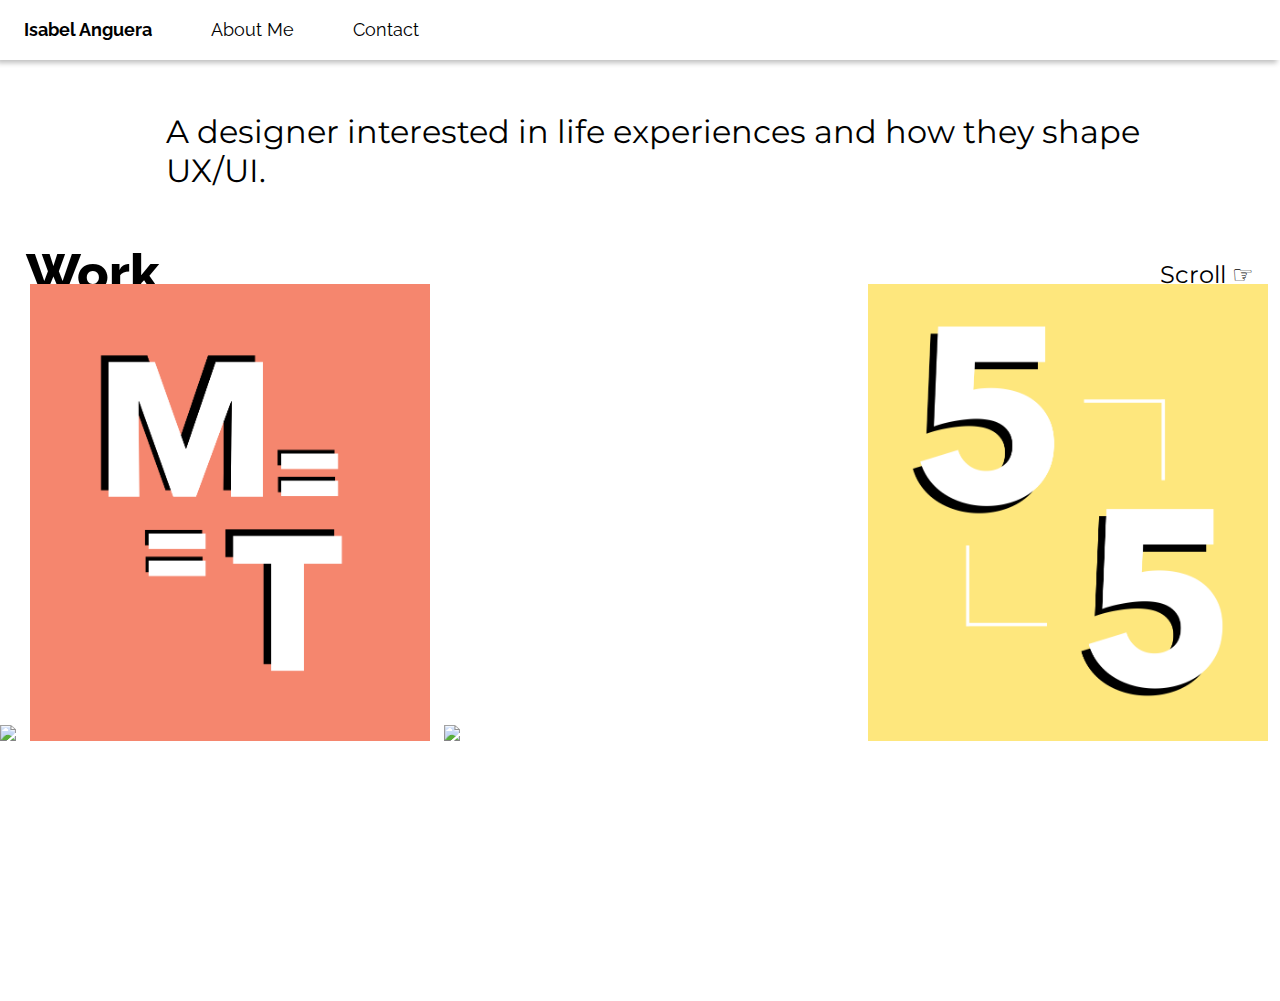
==== index.html @ 5ca0243f "EFII" ====
<!DOCTYPE html>
<html>
<head>
	<title>Isabel Anguera</title>

	<link href="https://fonts.googleapis.com/css?family=Raleway:400,600,800&display=swap" rel="stylesheet">
	<link href="https://fonts.googleapis.com/css?family=Montserrat:200&display=swap" rel="stylesheet">
	<link rel="stylesheet" href="index-stylesheet.css">

</head>
<body>

<div id = "nav-bar">
	<ul>
		<li style = "margin-left: 0"><a href = "index.html"><b>Isabel Anguera</b></a></li>
		<li><a href = "About.html">About Me</a></li>
		<li><a href = "Contact.html">Contact</a></li>
	</ul>
</div>

	<div id = "designer-description">
		<p id = description-paragraph>A designer interested in life experiences and how they shape UX/UI.</p>
	</div>
	<p id = "Work-Header">Work</p>

	<p id = "scroll-indicator"> Scroll ☞</p>

<div class = "horizontal-scrolling-wrapper">

	<div id = "work">
		<a href = "ISFS.html"> <img id = "title-card" src = "Imgs/ISFS-title.png"> </a>
		<img src = "Imgs/ISFS-thumbnail.jpg">
	</div>

	<div id = "work">
		<a href = "MachineTranslationPart1.html"><img id = "title-card" src = "Imgs/MT-title.png"></a>
		<img src = "Imgs/Emerging1-thumbnail.png">
	</div>

	<div id = "work">
		<a href = "MachineTranslationPart2.html"><img id = "title-card" src = "Imgs/mt2-title.png">
		<img id = "work" src = "Imgs/mt2-thumbnail.png">
	</div>

	<div id = "work">
		<a href = "5in5.html"><img id = "title-card" src = "Imgs/5in5-title.png"></a>
		<img src = "Imgs/5in5-thumbnail.png">
	</div>

	<div id = "work">
		<a href = "border-angel.html"><img id = "title-card" src = "Imgs/border-angels-title.png">
		<img id = "work" src = "Imgs/border-angel-thumbnail.png">
	</div>

	<div id = "work">
		<a href = "API-Site.html"><img id = "title-card" src = "Imgs/API-Site-title.png">
		<img id = "work" src = "Imgs/fourth-thumbnail.png">
	</div>



</div>

</body>
</html>

	<!-- 3500x4000 -->
---- index-stylesheet.css ----
h2, a {
	font-family: raleway;
	/*color:black;*/
}

h2 {
	padding: 300px 200px;
	
}

a {
	text-decoration: none;
	color: black;
	font-family: "raleway";
	/*color: black;*/
}

li {
	font-size: 18px;
	padding: 2px 0 10px 5px;
	list-style-type: none;
	display: inline;
	margin: 0 2%;
}

ul {
	background:white;
	box-shadow: -3px 3px 5px silver;
	margin: 0;
	padding: 1.5%;
}

img {
	width: 400px;
}

body {
	margin: 0;
	height: 100%;
	overflow: hidden;
	/*background-color: black;*/
	/*background-color: oldlace;*/
}

a:hover {
	color: red;
}

a:active {
	color:black;
}

#work {
	background: white;
	max-width: 500px;
	display: inline-block;
	max-height: 571.42px;
	margin: 0 10px 0 0;
	position: relative;
}

#description-paragraph {
	font-family: 'Montserrat', sans-serif;
	font-size: 2em;
	margin: 4% 5% 4% 13%;
	display:flex;
	flex-wrap: wrap;
}


.horizontal-scrolling-wrapper {
	overflow-x: scroll;
	overflow-y: hidden;
	white-space: nowrap;
	/*width: 100%;*/
	margin-bottom: 10%;
	padding-bottom: 10%;
}

#title-card {
	opacity: 0;
	position: absolute;
	z-index: 2;
}

#title-card:hover {
	opacity: .9;
}

#title-card:active {
	opacity: 1;
}

#scroll-indicator {
	font-family: 'Montserrat', sans-serif;
	font-size: 1.5em;
	margin: 0 2% -5px 0 ;
	text-align: right;

}

#Work-Header {
	font-family: Raleway;
	font-weight: 800;
	font-size: 52px;
	margin-bottom: -3.35%;
	padding: 0 0 0 2%;
	z-index:2;

}
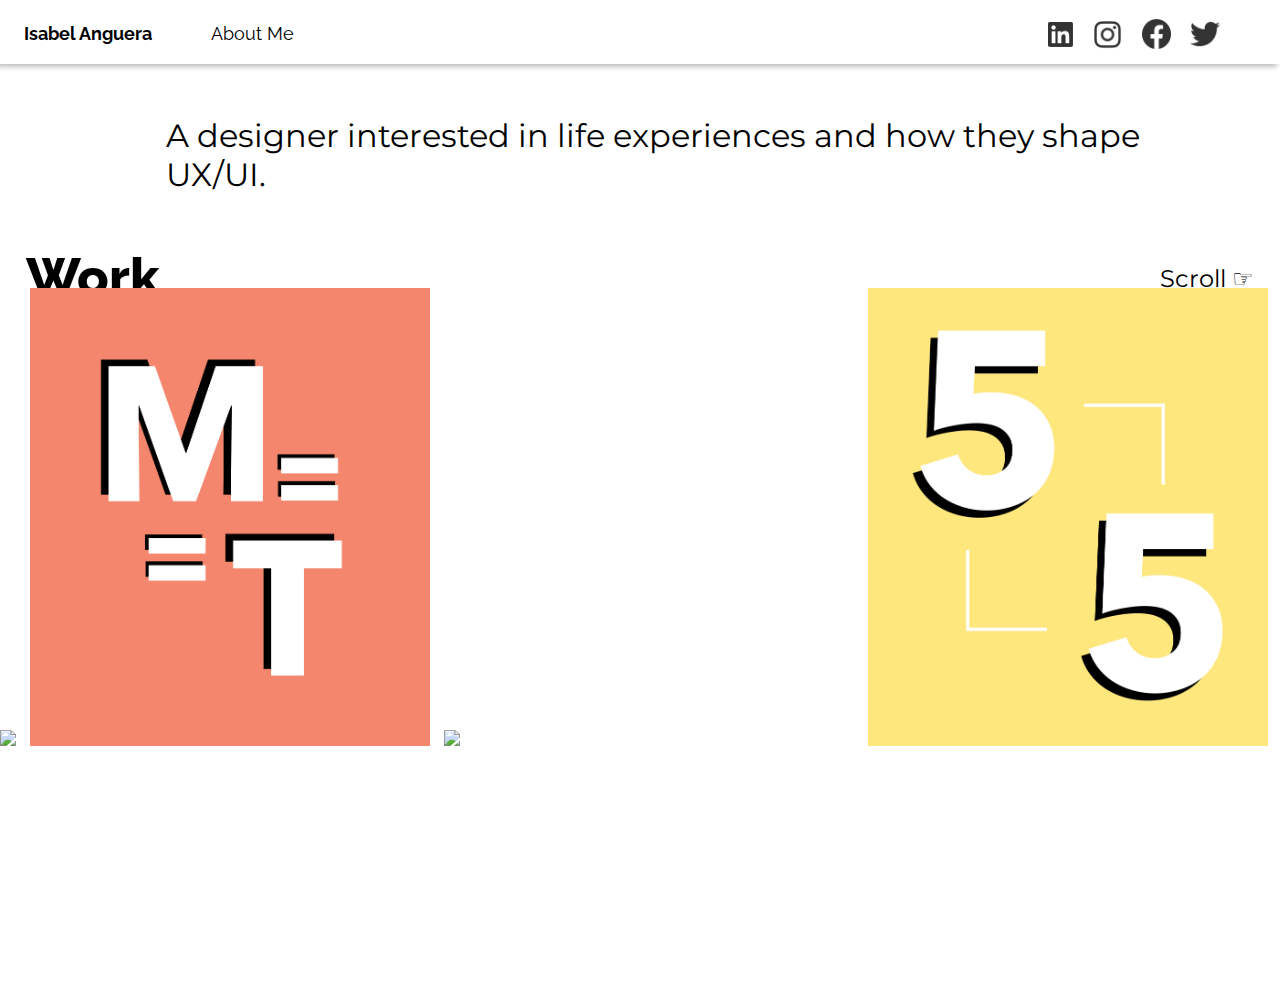
==== commit 82178bf5: "Nav-change" ====
--- a/index.html
+++ b/index.html
@@ -13,8 +13,11 @@
 <div id = "nav-bar">
 	<ul>
 		<li style = "margin-left: 0"><a href = "index.html"><b>Isabel Anguera</b></a></li>
-		<li><a href = "About.html">About Me</a></li>
-		<li><a href = "Contact.html">Contact</a></li>
+		<li style = "margin-right: 60%"><a href = "About.html">About Me</a></li>
+		<li id = "icons"><a href = "https://www.linkedin.com/in/isabel-anguera/"><img id = "icon-img"src = "Imgs/linkedin-icon.png" style = "width:2%; margin-bottom:-7px"></a></li>
+		<li id = "icons"><a href = "https://www.instagram.com/isabel.anguera/"><img id = "icon-img"src = "Imgs/instagram-icon.png" style = "width:2.5%; margin-bottom:-10px"></a></li>
+		<li id = "icons"><a href = "https://www.facebook.com/isabel.anguera.5"><img id = "icon-img"src = "Imgs/facebook-icon.png" style = "width:2.4%; margin-bottom:-9px"></a></li>
+		<li id = "icons"><a href = "https://twitter.com/itsisabel22"><img id = "icon-img"src = "Imgs/twitter-icon.png" style = "width:2.4%; margin-bottom:-9px"></a></li>
 	</ul>
 </div>
 
--- a/index-stylesheet.css
+++ b/index-stylesheet.css
@@ -29,6 +29,7 @@
 	box-shadow: -3px 3px 5px silver;
 	margin: 0;
 	padding: 1.5%;
+	white-space: nowrap;
 }
 
 img {
@@ -104,10 +105,22 @@
 	font-family: Raleway;
 	font-weight: 800;
 	font-size: 52px;
-	margin-bottom: -3.35%;
+	margin-bottom: -3.3%;
 	padding: 0 0 0 2%;
 	z-index:2;
 
+}
+
+#icons {
+	margin: 0 10px 0 0;
+}
+
+#icon-img {
+	opacity: .8;
+}
+
+#icon-img:hover {
+	opacity: 1;
 }
 
 
@@ -126,3 +139,4 @@
 
 
 
+
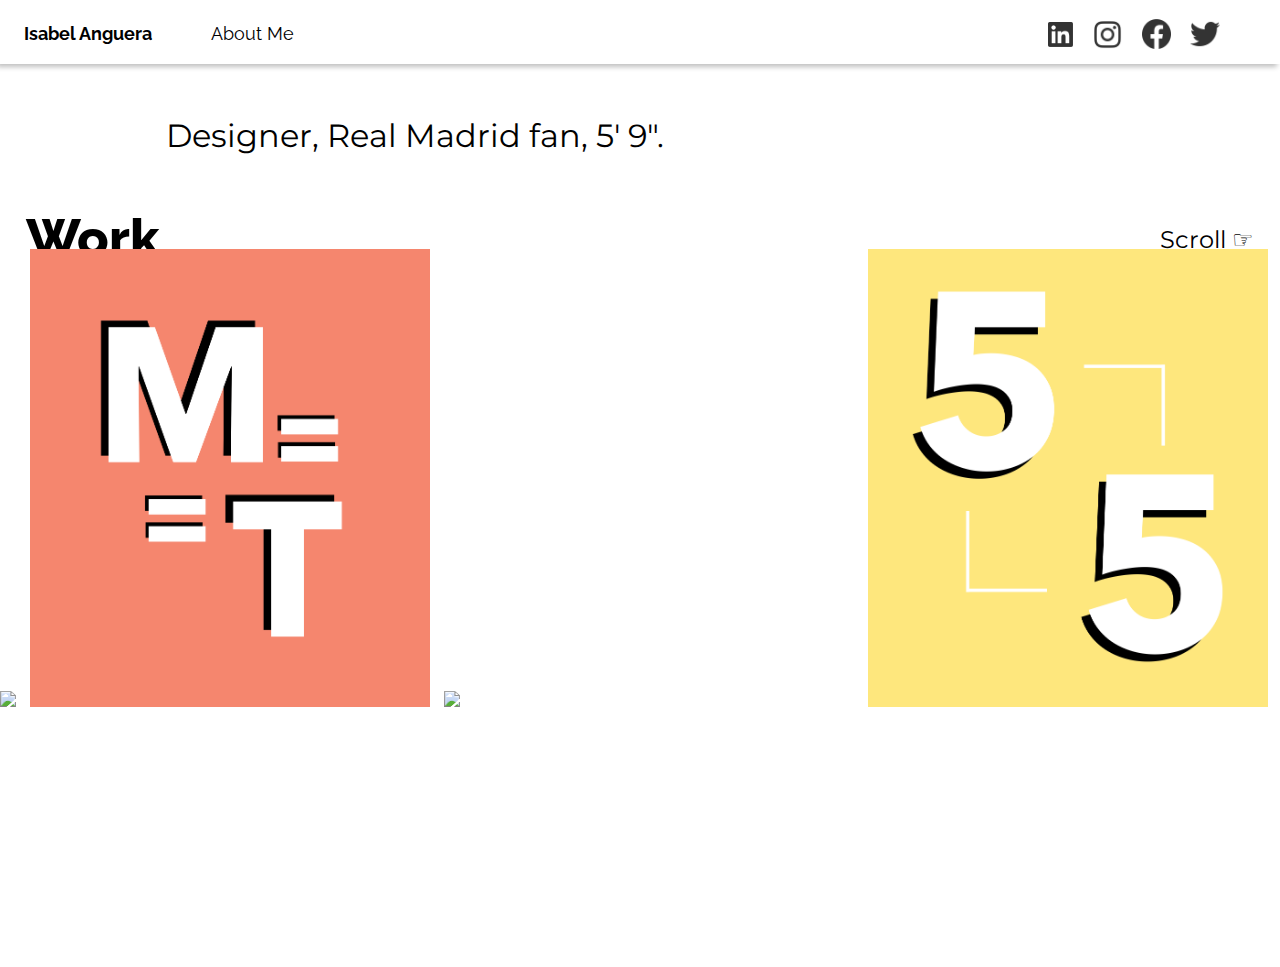
==== commit 0a0ef8dc: "Bio Change" ====
--- a/index.html
+++ b/index.html
@@ -22,7 +22,7 @@
 </div>
 
 	<div id = "designer-description">
-		<p id = description-paragraph>A designer interested in life experiences and how they shape UX/UI.</p>
+		<p id = description-paragraph>Designer, Real Madrid fan, 5' 9".</p>
 	</div>
 	<p id = "Work-Header">Work</p>
 
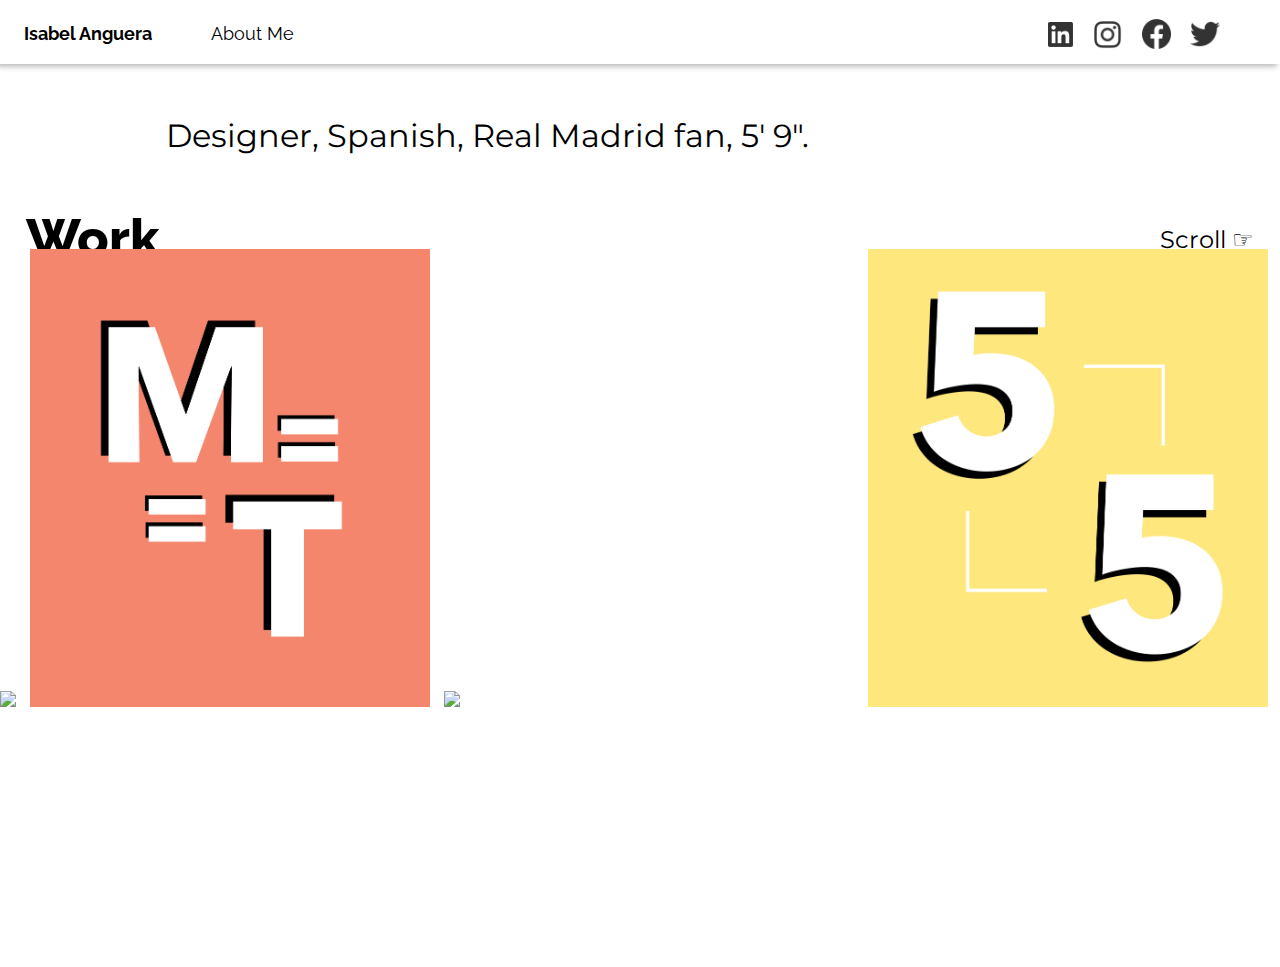
==== commit 6eda2709: "Bio-Add" ====
--- a/index.html
+++ b/index.html
@@ -22,7 +22,7 @@
 </div>
 
 	<div id = "designer-description">
-		<p id = description-paragraph>Designer, Real Madrid fan, 5' 9".</p>
+		<p id = description-paragraph>Designer, Spanish, Real Madrid fan, 5' 9".</p>
 	</div>
 	<p id = "Work-Header">Work</p>
 
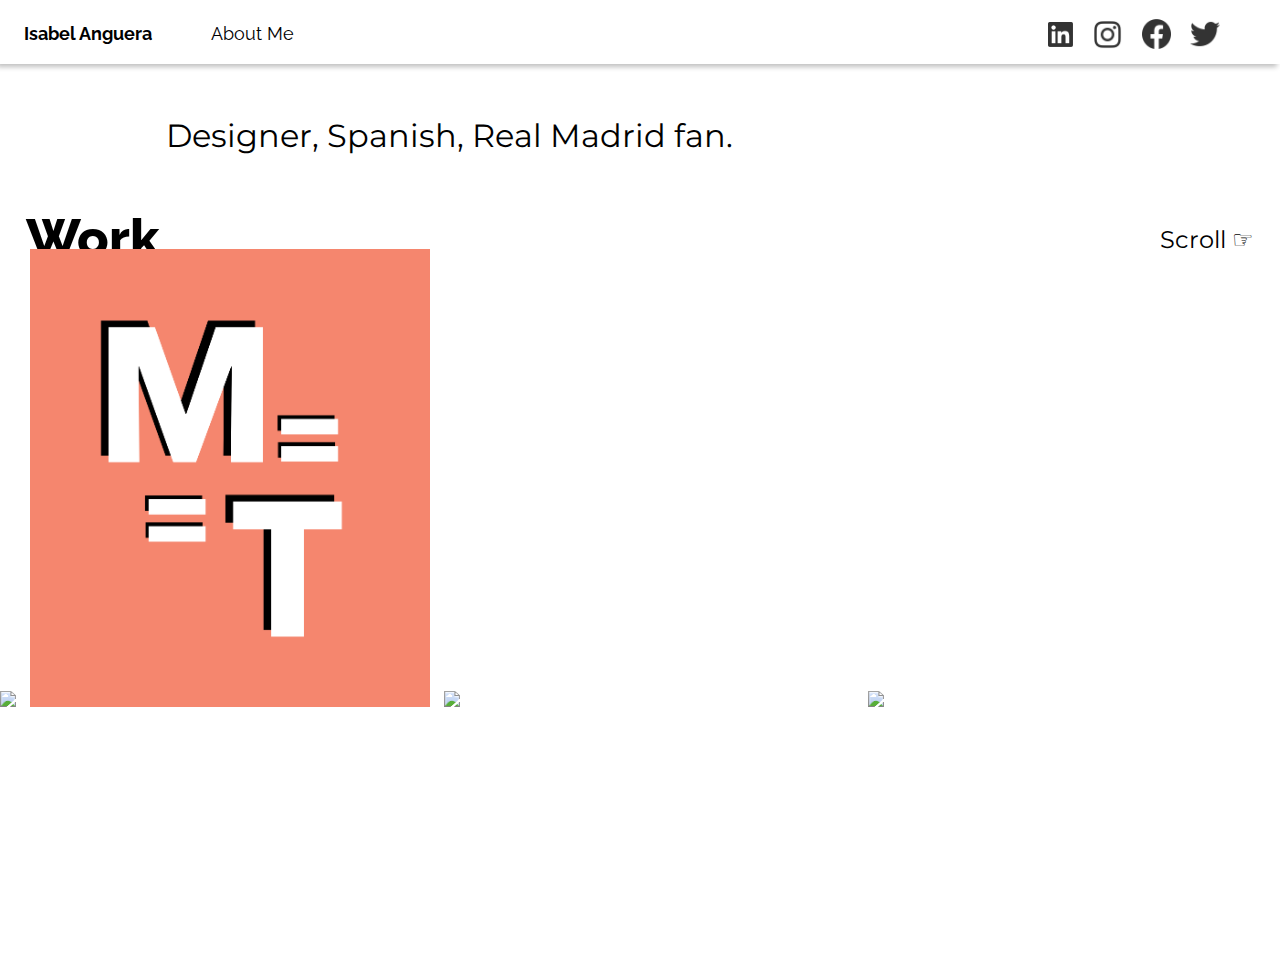
==== commit 0f19cc17: "fry" ====
--- a/index.html
+++ b/index.html
@@ -22,7 +22,7 @@
 </div>
 
 	<div id = "designer-description">
-		<p id = description-paragraph>Designer, Spanish, Real Madrid fan, 5' 9".</p>
+		<p id = description-paragraph>Designer, Spanish, Real Madrid fan.</p>
 	</div>
 	<p id = "Work-Header">Work</p>
 
@@ -43,6 +43,11 @@
 	<div id = "work">
 		<a href = "MachineTranslationPart2.html"><img id = "title-card" src = "Imgs/mt2-title.png">
 		<img id = "work" src = "Imgs/mt2-thumbnail.png">
+	</div>
+
+	<div id = "work">
+		<a href = "French-Fry.html"><img id = "title-card" src = "Imgs/fry-title.png">
+		<img id = "work" src = "Imgs/fry-thumbnail.png">
 	</div>
 
 	<div id = "work">
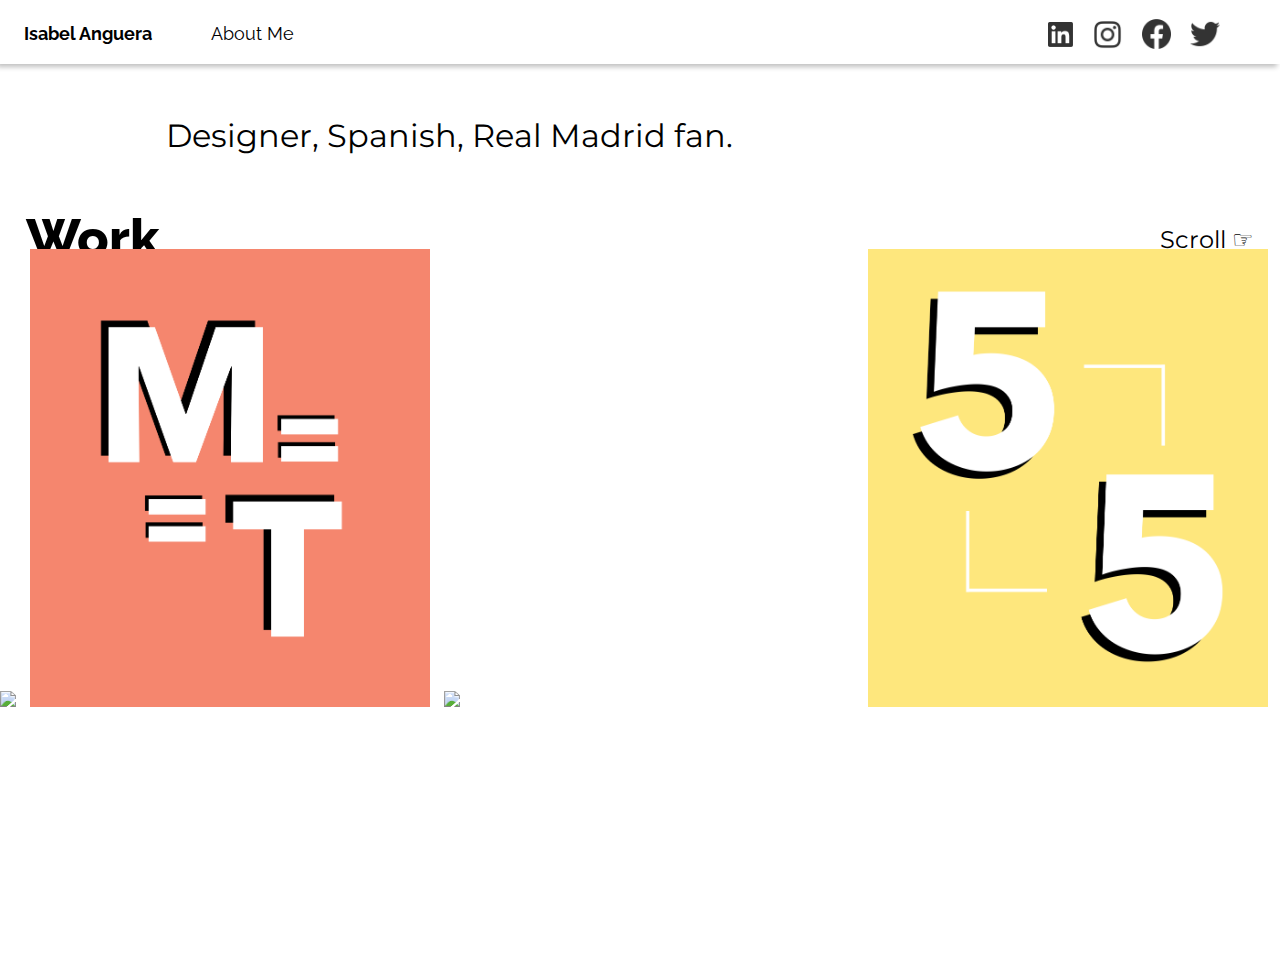
==== commit d7d91439: "elim-fry" ====
--- a/index.html
+++ b/index.html
@@ -45,10 +45,10 @@
 		<img id = "work" src = "Imgs/mt2-thumbnail.png">
 	</div>
 
-	<div id = "work">
+	<!-- <div id = "work">
 		<a href = "French-Fry.html"><img id = "title-card" src = "Imgs/fry-title.png">
 		<img id = "work" src = "Imgs/fry-thumbnail.png">
-	</div>
+	</div> -->
 
 	<div id = "work">
 		<a href = "5in5.html"><img id = "title-card" src = "Imgs/5in5-title.png"></a>
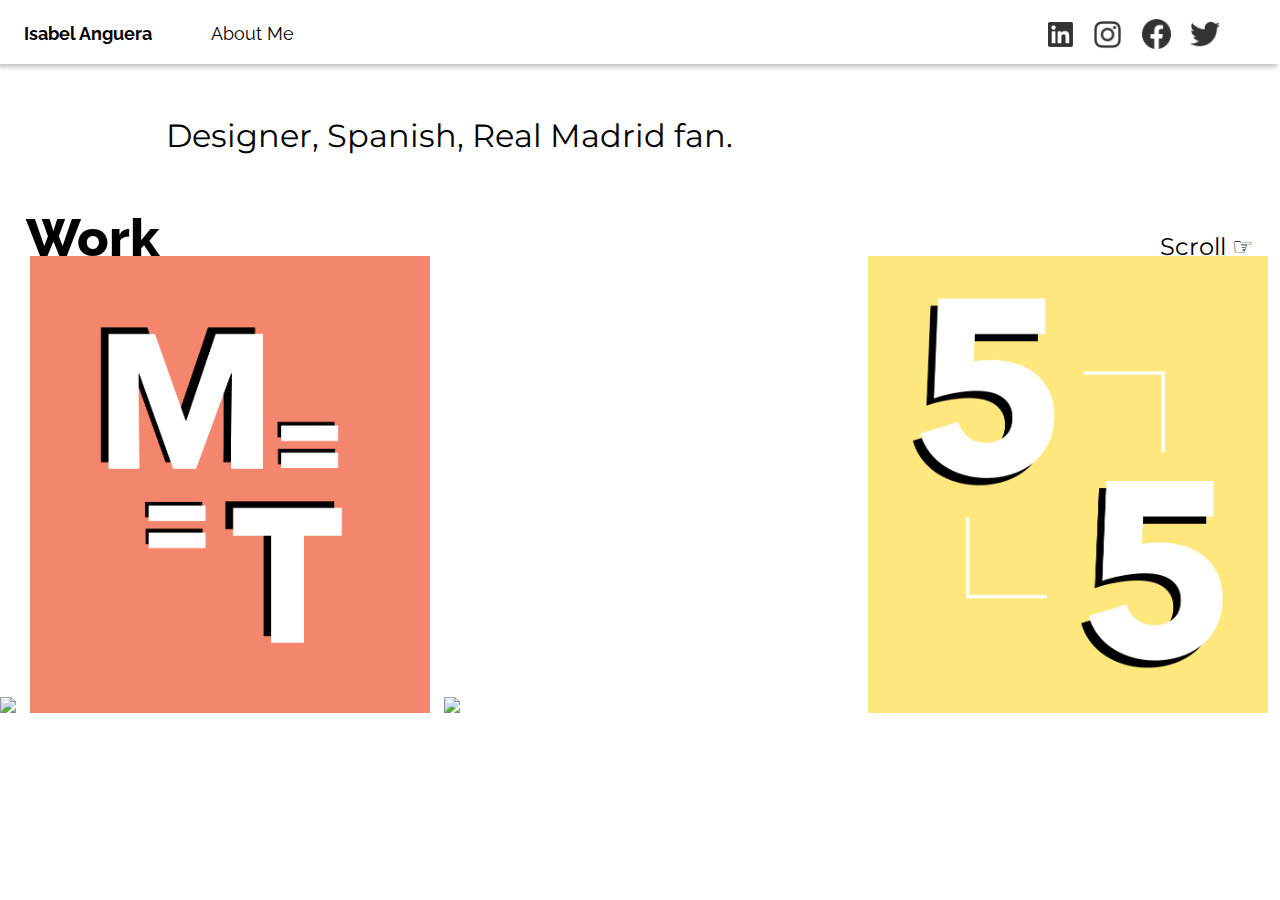
==== commit ec7a4cd2: "Scroll-Fix" ====
--- a/index.html
+++ b/index.html
@@ -12,7 +12,7 @@
 
 <div id = "nav-bar">
 	<ul>
-		<li style = "margin-left: 0"><a href = "index.html"><b>Isabel Anguera</b></a></li>
+		<li style = "margin-left: 0"><a href = "index.html"><b>Isabel  Anguera</b></a></li>
 		<li style = "margin-right: 60%"><a href = "About.html">About Me</a></li>
 		<li id = "icons"><a href = "https://www.linkedin.com/in/isabel-anguera/"><img id = "icon-img"src = "Imgs/linkedin-icon.png" style = "width:2%; margin-bottom:-7px"></a></li>
 		<li id = "icons"><a href = "https://www.instagram.com/isabel.anguera/"><img id = "icon-img"src = "Imgs/instagram-icon.png" style = "width:2.5%; margin-bottom:-10px"></a></li>
@@ -24,6 +24,7 @@
 	<div id = "designer-description">
 		<p id = description-paragraph>Designer, Spanish, Real Madrid fan.</p>
 	</div>
+
 	<p id = "Work-Header">Work</p>
 
 	<p id = "scroll-indicator"> Scroll ☞</p>
@@ -60,12 +61,10 @@
 		<img id = "work" src = "Imgs/border-angel-thumbnail.png">
 	</div>
 
-	<div id = "work">
+	<!-- <div id = "work">
 		<a href = "API-Site.html"><img id = "title-card" src = "Imgs/API-Site-title.png">
 		<img id = "work" src = "Imgs/fourth-thumbnail.png">
-	</div>
-
-
+	</div> -->
 
 </div>
 
--- a/index-stylesheet.css
+++ b/index-stylesheet.css
@@ -71,12 +71,12 @@
 
 
 .horizontal-scrolling-wrapper {
-	overflow-x: scroll;
+	overflow-x: auto;
 	overflow-y: hidden;
 	white-space: nowrap;
 	/*width: 100%;*/
 	margin-bottom: 10%;
-	padding-bottom: 10%;
+	padding-bottom: 0%;
 }
 
 #title-card {
@@ -106,7 +106,8 @@
 	font-weight: 800;
 	font-size: 52px;
 	margin-bottom: -3.3%;
-	padding: 0 0 0 2%;
+	position:relative;
+	padding: 0 0 .5% 2%;
 	z-index:2;
 
 }
@@ -121,6 +122,25 @@
 
 #icon-img:hover {
 	opacity: 1;
+}
+
+::-webkit-scrollbar {
+  width: 10px;
+}
+
+/* Track */
+::-webkit-scrollbar-track {
+  background: white; 
+}
+ 
+/* Handle */
+::-webkit-scrollbar-thumb {
+  background: #fff8bd; 
+}
+
+/* Handle on hover */
+::-webkit-scrollbar-thumb:hover {
+  background: #fff285; 
 }
 
 
@@ -138,5 +158,3 @@
 
 
 
-
-
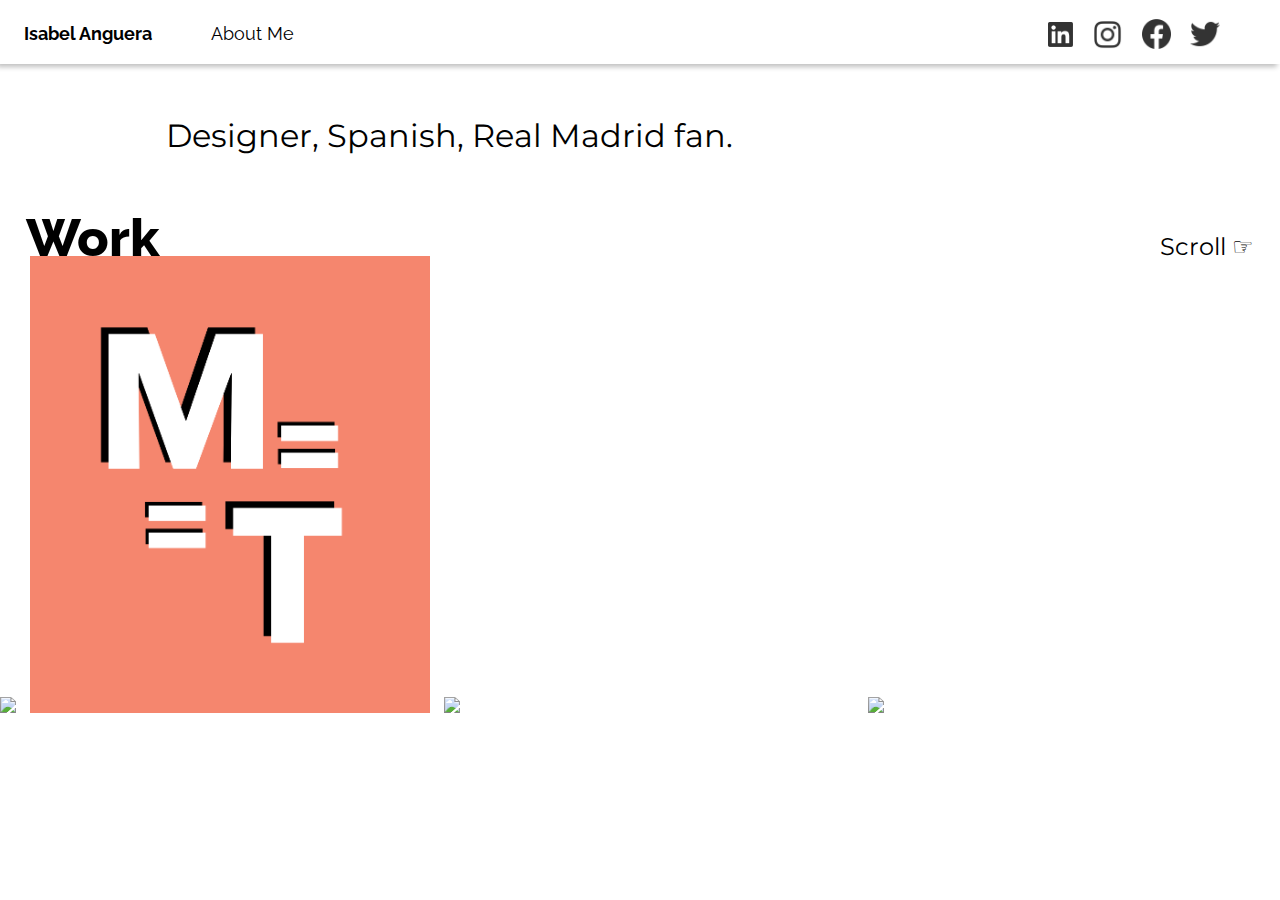
==== commit f1e8abe5: "FrenchFry-Add" ====
--- a/index.html
+++ b/index.html
@@ -46,10 +46,10 @@
 		<img id = "work" src = "Imgs/mt2-thumbnail.png">
 	</div>
 
-	<!-- <div id = "work">
+	<div id = "work">
 		<a href = "French-Fry.html"><img id = "title-card" src = "Imgs/fry-title.png">
 		<img id = "work" src = "Imgs/fry-thumbnail.png">
-	</div> -->
+	</div>
 
 	<div id = "work">
 		<a href = "5in5.html"><img id = "title-card" src = "Imgs/5in5-title.png"></a>
